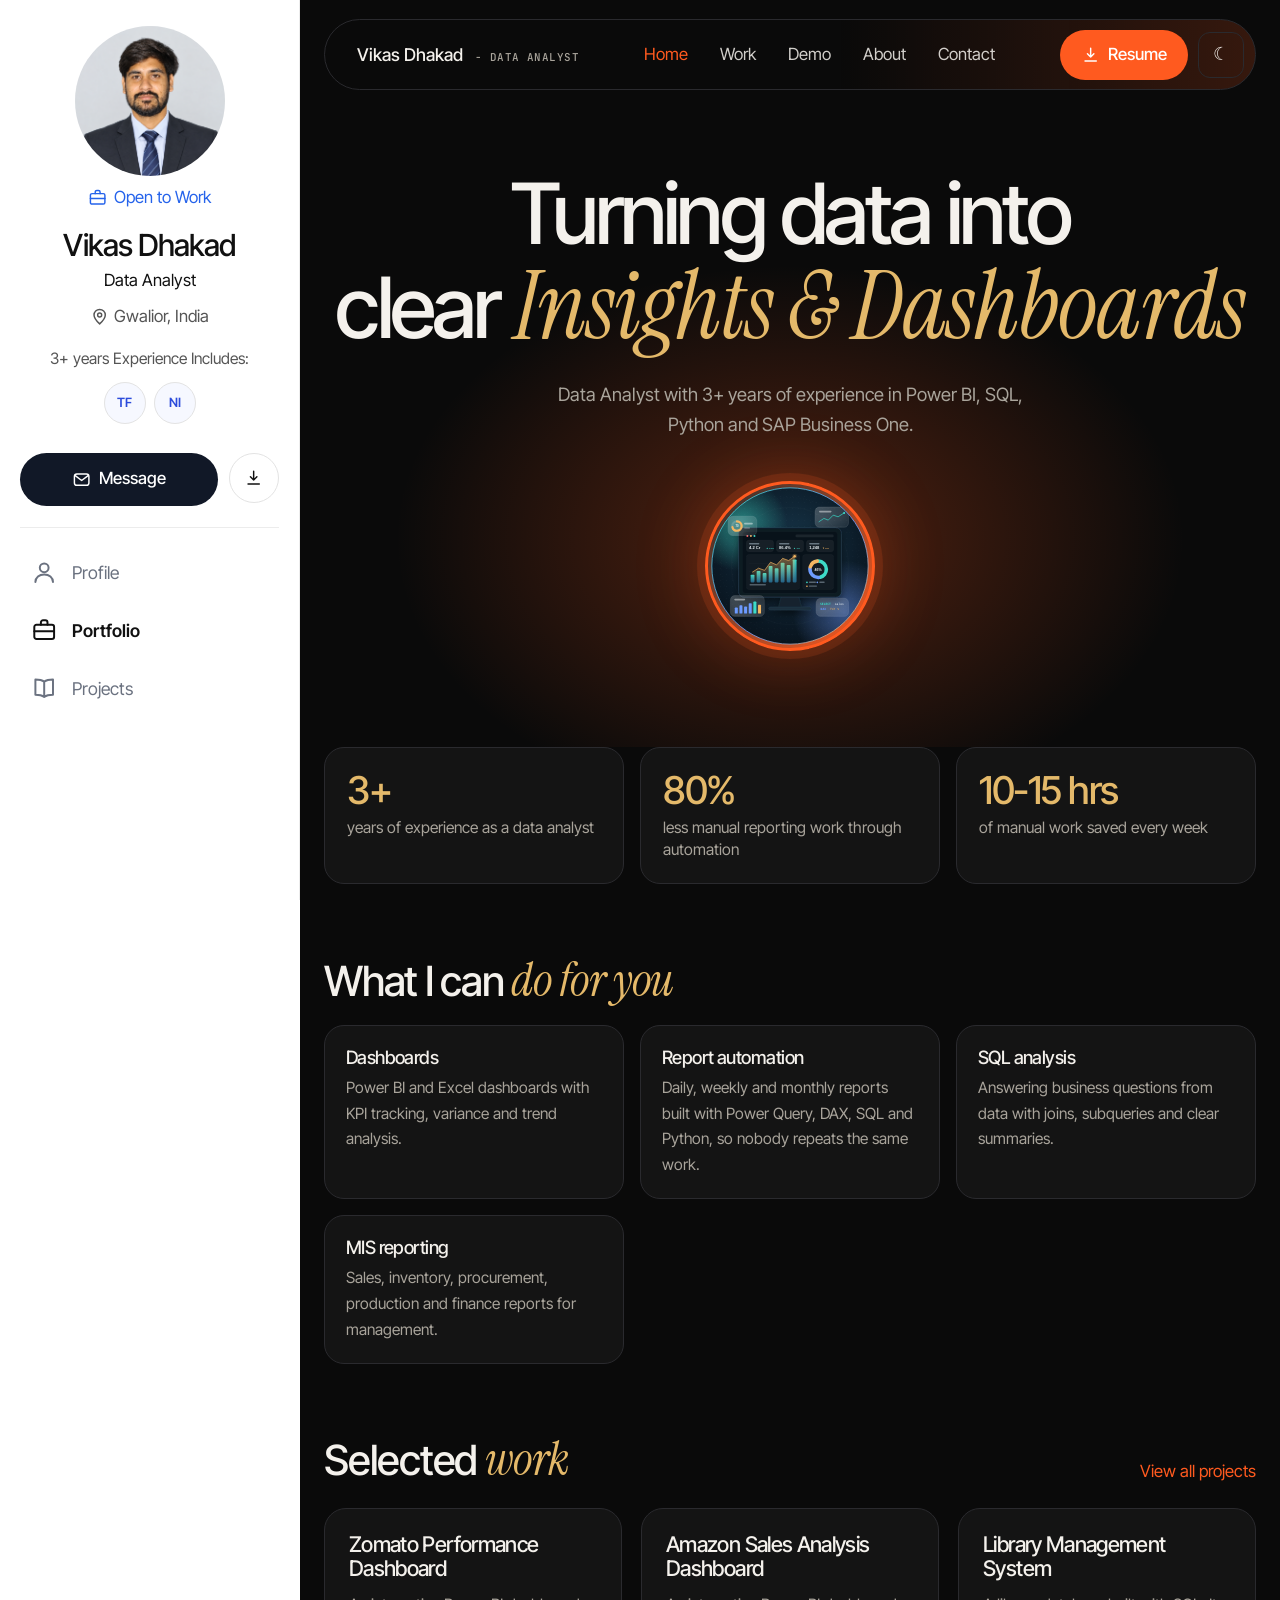
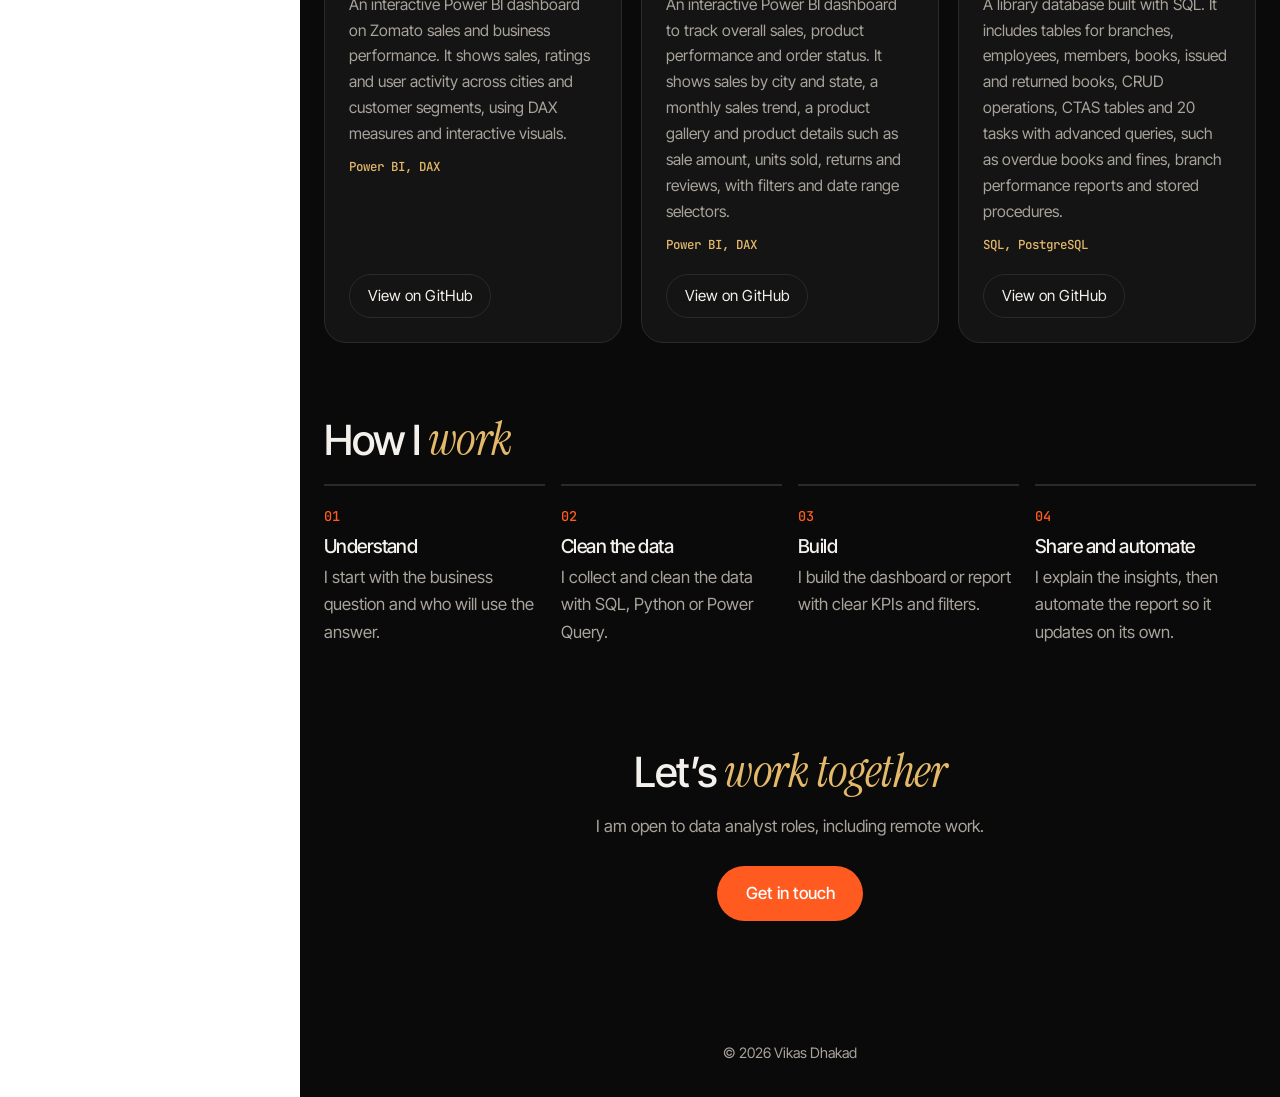
==== index.html @ 8cc73706 "Add files via upload" ====
<!DOCTYPE html>
<html lang="en">
<head>
  <meta charset="UTF-8">
  <meta name="viewport" content="width=device-width, initial-scale=1">
  <title>Home | Vikas Dhakad</title>
  <meta name="description" content="Vikas Dhakad, data analyst. Power BI, SQL and Python.">
  <link rel="preconnect" href="https://fonts.googleapis.com">
  <link href="https://fonts.googleapis.com/css2?family=Inter+Tight:wght@400;500;600&family=Instrument+Serif:ital@0;1&family=JetBrains+Mono:wght@500&display=swap" rel="stylesheet">
  <link rel="stylesheet" href="style.css?v=5">
</head>
<body>
  <aside class="side">
    <div class="photo-frame"><img class="photo" src="My photo.png"><span class="initials">VD</span></div>
    <a class="open-work" href="contact.html"><svg viewBox="0 0 24 24"><rect x="3" y="7" width="18" height="13" rx="2"/><path d="M9 7V5a2 2 0 0 1 2-2h2a2 2 0 0 1 2 2v2M3 13h18"/></svg>Open to Work</a>
    <h2 class="s-name">Vikas Dhakad</h2>
    <p class="s-role">Data Analyst</p>
    <p class="s-loc"><svg viewBox="0 0 24 24"><path d="M12 21s7-6.2 7-11a7 7 0 0 0-14 0c0 4.8 7 11 7 11z"/><circle cx="12" cy="10" r="2.5"/></svg>Gwalior, India</p>
    <p class="s-exp">3+ years Experience Includes:</p>
    <div class="s-chips"><span title="Tropilite Foods">TF</span><span title="Numeric Infosystem">NI</span></div>
    <div class="s-actions">
      <a class="s-msg" href="mailto:vikashdhakad449@gmail.com"><svg viewBox="0 0 24 24"><rect x="3" y="5" width="18" height="14" rx="3"/><path d="M4 7l8 6 8-6"/></svg>Message</a>
      <a class="s-dl" href="resume.pdf" download aria-label="Download resume"><svg viewBox="0 0 24 24"><path d="M12 4v11m0 0l-4-4m4 4l4-4M5 20h14"/></svg></a>
    </div>
    <nav class="s-tabs" aria-label="Sections"><a class="stab" href="about.html"><svg viewBox="0 0 24 24"><circle cx="12" cy="8" r="4"/><path d="M4 21c0-4.4 3.6-7 8-7s8 2.6 8 7"/></svg><span>Profile</span></a><a class="stab" aria-current="page" href="index.html"><svg viewBox="0 0 24 24"><rect x="3" y="7" width="18" height="13" rx="2"/><path d="M9 7V5a2 2 0 0 1 2-2h2a2 2 0 0 1 2 2v2M3 13h18"/></svg><span>Portfolio</span></a><a class="stab" href="work.html"><svg viewBox="0 0 24 24"><path d="M12 6c-2-1.5-5-2-8-2v14c3 0 6 .5 8 2 2-1.5 5-2 8-2V4c-3 0-6 .5-8 2zM12 6v14"/></svg><span>Projects</span></a></nav>
  </aside>
  <div class="stage">
    <header class="pill">
      <a class="brand" href="index.html">Vikas Dhakad <small>- DATA ANALYST</small></a>
      <nav><a aria-current="page" href="index.html">Home</a><a href="work.html">Work</a><a href="demo.html">Demo</a><a href="about.html">About</a><a href="contact.html">Contact</a></nav>
      <div class="pill-right">
        <a class="resume" href="resume.pdf" download><svg viewBox="0 0 24 24"><path d="M12 4v11m0 0l-4-4m4 4l4-4M5 20h14"/></svg>Resume</a>
        <button id="themeBtn" aria-label="Switch theme">&#9790;</button>
      </div>
    </header>
    <section class="hero">
      <h1>Turning data into <br class="br">clear <em>Insights &amp; Dashboards</em></h1>
      <p class="hero-sub">Data Analyst with 3+ years of experience in Power BI, SQL, Python and SAP Business One.</p>
      <div class="avatar"><div class="photo-frame"><img class="photo" src="analytics-hero.svg"><span class="initials">VD</span></div></div>
    </section>
    <div class="wrap">
      <section class="stats">
        <div><strong>3+</strong><span>years of experience as a data analyst</span></div>
        <div><strong>80%</strong><span>less manual reporting work through automation</span></div>
        <div><strong>10-15 hrs</strong><span>of manual work saved every week</span></div>
      </section>
      <section class="reveal">
        <h2>What I can <em>do for you</em></h2>
        <div class="grid3">
          <div class="mini"><h3>Dashboards</h3><p>Power BI and Excel dashboards with KPI tracking, variance and trend analysis.</p></div>
          <div class="mini"><h3>Report automation</h3><p>Daily, weekly and monthly reports built with Power Query, DAX, SQL and Python, so nobody repeats the same work.</p></div>
          <div class="mini"><h3>SQL analysis</h3><p>Answering business questions from data with joins, subqueries and clear summaries.</p></div>
          <div class="mini"><h3>MIS reporting</h3><p>Sales, inventory, procurement, production and finance reports for management.</p></div>
        </div>
      </section>
      <section class="reveal">
        <div class="sec-head"><h2>Selected <em>work</em></h2><a class="more" href="work.html">View all projects</a></div>
        <div class="grid" id="featuredGrid"></div>
      </section>
      <section class="reveal">
        <h2>How I <em>work</em></h2>
        <div class="steps">
          <div class="step"><span>01</span><h3>Understand</h3><p>I start with the business question and who will use the answer.</p></div>
          <div class="step"><span>02</span><h3>Clean the data</h3><p>I collect and clean the data with SQL, Python or Power Query.</p></div>
          <div class="step"><span>03</span><h3>Build</h3><p>I build the dashboard or report with clear KPIs and filters.</p></div>
          <div class="step"><span>04</span><h3>Share and automate</h3><p>I explain the insights, then automate the report so it updates on its own.</p></div>
        </div>
      </section>
      <section class="cta-box">
        <h2>Let&rsquo;s <em>work together</em></h2>
        <p>I am open to data analyst roles, including remote work.</p>
        <a class="btn" href="contact.html">Get in touch</a>
      </section>
    </div>
    <footer>© <span id="year"></span> Vikas Dhakad</footer>
  </div>
  <script src="script.js?v=5"></script>
</body>
</html>
---- style.css ----
:root{
  --p-bg:#0a0a0a; --p-surface:#141414; --p-line:#2a2a2e; --p-text:#f4f1ec; --p-muted:#a9a49b;
  --orange:#ff5a1f; --gold:#e4b96a; --glow:rgba(255,90,31,.30);
}
:root[data-theme="light"]{
  --p-bg:#faf7f2; --p-surface:#ffffff; --p-line:#e6dfd3; --p-text:#17130e; --p-muted:#6d665b;
  --gold:#b5832a; --glow:rgba(255,90,31,.16);
}
*{box-sizing:border-box;margin:0}
html{scroll-behavior:smooth}
body{display:grid;grid-template-columns:300px 1fr;min-height:100vh;background:#fff;font:400 1.05rem/1.65 "Inter Tight",system-ui,sans-serif}
a{color:inherit;text-decoration:none}
a,button{cursor:pointer}
:focus-visible{outline:3px solid var(--orange);outline-offset:3px}
svg{width:1.15em;height:1.15em;fill:none;stroke:currentColor;stroke-width:1.8;stroke-linecap:round;stroke-linejoin:round;flex:none}

/* ===== left sidebar (always white) ===== */
.side{position:sticky;top:0;height:100vh;overflow:auto;background:#fff;color:#111;padding:1.6rem 1.25rem;border-right:1px solid #ececec;text-align:center;display:flex;flex-direction:column;align-items:center}
.side .photo-frame{width:150px;height:150px;border-radius:50%;overflow:hidden;background:linear-gradient(135deg,#2b4bdb,#ff9f1c);display:grid;place-items:center;flex:none}
.photo-frame img{width:100%;height:100%;object-fit:cover}
.initials{font:600 3rem "Inter Tight",sans-serif;color:#fff}
.open-work{display:inline-flex;gap:.4rem;align-items:center;color:#2563eb;font-size:1.05rem;margin-top:.5rem}
.open-work:hover{text-decoration:underline}
.s-name{font:500 1.9rem/1.2 "Inter Tight",sans-serif;margin-top:1rem}
.s-role{margin-top:.2rem}
.s-loc{display:flex;gap:.3rem;align-items:center;color:#555;margin-top:.5rem}
.s-exp{color:#555;margin-top:1rem;font-size:.98rem}
.s-chips{display:flex;gap:.5rem;margin-top:.6rem}
.s-chips span{width:42px;height:42px;border-radius:50%;border:1px solid #e3e3e3;display:grid;place-items:center;font-size:.8rem;font-weight:600;color:#2b4bdb;background:#f6f8ff;cursor:default}
.s-actions{display:flex;gap:.7rem;margin:1.8rem 0 1.1rem;width:100%;padding-bottom:1.3rem;border-bottom:1px solid #ececec}
.s-msg{flex:1;display:flex;gap:.5rem;justify-content:center;align-items:center;background:#111827;color:#fff;border-radius:999px;padding:.8rem 1rem;font-weight:500;transition:background .15s}
.s-msg:hover{background:var(--orange)}
.s-dl{width:50px;height:50px;border:1px solid #e3e3e3;border-radius:50%;display:grid;place-items:center;color:#111;transition:border-color .15s,color .15s}
.s-dl:hover{border-color:var(--orange);color:var(--orange)}
.s-tabs{width:100%;display:grid;gap:.2rem}
.stab{display:flex;gap:.9rem;align-items:center;padding:.8rem .7rem;border-radius:12px;color:#6b7280;font-size:1.1rem;text-align:left}
.stab svg{width:1.5em;height:1.5em}
.stab:hover{background:#f4f4f5;color:#111}
.stab[aria-current="page"]{color:#111;font-weight:600}

/* ===== right stage ===== */
.stage{background:var(--p-bg);color:var(--p-text);min-height:100vh;position:relative;overflow:hidden}
.pill{display:flex;align-items:center;justify-content:space-between;gap:1rem;margin:1.2rem auto 0;width:min(1150px,calc(100% - 3rem));padding:.6rem .7rem .6rem 2rem;border:1px solid var(--p-line);border-radius:999px;background:linear-gradient(90deg,transparent 55%,color-mix(in srgb,var(--orange) 18%,transparent));position:relative;z-index:3}
.brand{font-weight:500;font-size:1.1rem;white-space:nowrap}
.brand small{font:500 .68rem "JetBrains Mono",monospace;color:var(--p-muted);margin-left:.5rem;letter-spacing:.04em}
.pill nav{display:flex;gap:2rem}
.pill nav a{color:var(--p-text);opacity:.85}
.pill nav a:hover,.pill nav a[aria-current="page"]{color:var(--orange);opacity:1}
.pill-right{display:flex;gap:.6rem;align-items:center}
.resume{display:inline-flex;gap:.5rem;align-items:center;background:var(--orange);color:#fff;padding:.7rem 1.3rem;border-radius:999px;font-weight:500;transition:transform .15s,filter .15s}
.resume:hover{transform:translateY(-2px);filter:brightness(1.1)}
#themeBtn{width:46px;height:46px;border-radius:12px;border:1px solid var(--p-line);background:transparent;color:var(--p-text);font-size:1.1rem}
#themeBtn:hover{border-color:var(--orange);color:var(--orange)}

.wrap{width:min(1100px,calc(100% - 3rem));margin:0 auto}
section{padding:2.2rem 0}
h1,h2,h3{font-weight:500;letter-spacing:-.03em;line-height:1.1}
em{font-family:"Instrument Serif",Georgia,serif;font-style:italic;font-weight:400;color:var(--gold);letter-spacing:-.01em}
h2{font-size:clamp(1.8rem,3.4vw,2.6rem)}
h2 em,h1 em{font-size:1.12em}
p{color:var(--p-muted);max-width:64ch}

/* hero */
.hero{text-align:center;padding:5rem 1.5rem 0;position:relative}
.hero::after{content:"";position:absolute;left:50%;bottom:-6rem;width:min(900px,100%);height:520px;transform:translateX(-50%);background:radial-gradient(ellipse at 50% 60%,var(--glow),transparent 62%);pointer-events:none}
.hero h1{font-size:clamp(2.6rem,6.6vw,5.6rem);letter-spacing:-.045em;line-height:1.03;max-width:15ch;margin:0 auto;position:relative;z-index:1}
.hero h1{max-width:none}
.hero-sub{margin:1.5rem auto 0;max-width:46ch;font-size:1.15rem;position:relative;z-index:1}
.avatar{margin:2.6rem auto 0;width:170px;height:170px;position:relative;z-index:1}
.avatar .photo-frame{width:100%;height:100%;border-radius:50%;overflow:hidden;border:3px solid var(--orange);box-shadow:0 0 70px var(--glow),0 0 0 8px color-mix(in srgb,var(--orange) 14%,transparent);background:linear-gradient(135deg,#2b2b2b,#ff5a1f);display:grid;place-items:center}

/* stats */
.stats{display:grid;grid-template-columns:repeat(auto-fit,minmax(220px,1fr));gap:1rem;padding-top:6rem;position:relative;z-index:1}
.stats div{background:var(--p-surface);border:1px solid var(--p-line);border-radius:20px;padding:1.4rem;transition:border-color .2s}
.stats div:hover{border-color:var(--orange)}
.stats strong{display:block;font:500 2.4rem/1 "Inter Tight",sans-serif;letter-spacing:-.04em;color:var(--gold)}
.stats span{display:block;margin-top:.5rem;color:var(--p-muted);font-size:.98rem;line-height:1.4}

.sec-head{display:flex;justify-content:space-between;align-items:end;gap:1rem;margin-bottom:1.4rem}
.more{color:var(--orange)}
.more:hover{text-decoration:underline}
.page-title{padding-top:4rem}
.page-title h1{font-size:clamp(2.4rem,5.5vw,4.2rem);letter-spacing:-.045em;margin-bottom:1rem}
.page-title p+p{margin-top:1rem}

/* cards */
.grid{display:grid;grid-template-columns:repeat(auto-fit,minmax(290px,1fr));gap:1.2rem}
.card{background:var(--p-surface);border:1px solid var(--p-line);border-radius:22px;padding:1.5rem;display:flex;flex-direction:column;gap:.7rem;transition:transform .2s,border-color .2s;cursor:default}
.card:hover{transform:translateY(-5px);border-color:var(--orange)}
.card h3{font-size:1.35rem}
.card p{font-size:.98rem}
.tags{font:500 .78rem "JetBrains Mono",monospace;color:var(--gold)}
.preview-wrap{position:relative;margin-top:auto;padding-top:.6rem;align-self:flex-start}
.repo-link{display:inline-block;border:1px solid var(--p-line);padding:.55rem 1.1rem;border-radius:999px;font-size:.95rem;transition:background .15s,border-color .15s,color .15s}
.repo-link:hover{background:var(--orange);border-color:var(--orange);color:#fff}
.preview{position:absolute;bottom:calc(100% - .2rem);left:0;width:min(340px,75vw);background:var(--p-surface);border:1px solid var(--p-line);border-radius:14px;padding:6px;box-shadow:0 20px 50px rgba(0,0,0,.5);opacity:0;visibility:hidden;transform:translateY(8px);transition:opacity .18s,transform .18s,visibility .18s;z-index:10;pointer-events:none}
.preview img{display:block;width:100%;height:auto;border-radius:9px}
.preview-wrap:hover .preview,.preview-wrap:focus-within .preview{opacity:1;visibility:visible;transform:none}

/* about */
.job{background:var(--p-surface);border:1px solid var(--p-line);border-radius:22px;padding:1.5rem;margin:1.2rem 0 0;transition:border-color .2s}
.job:hover{border-color:var(--orange)}
.job h3{font-size:1.4rem}
.meta{color:var(--orange);font:500 .85rem "JetBrains Mono",monospace;margin:.4rem 0 .9rem}
.job ul{padding-left:1.2rem;display:grid;gap:.5rem;color:var(--p-muted)}
.skillgroup{margin-top:1.4rem}
.skillgroup h3{font-size:1.05rem;color:var(--p-text)}
.skills{list-style:none;padding:0;display:flex;flex-wrap:wrap;gap:.5rem;margin-top:.7rem}
.skills li{border:1px solid var(--p-line);background:var(--p-surface);padding:.3rem .95rem;border-radius:999px;font-size:.94rem;color:var(--p-text);cursor:default;transition:background .15s,border-color .15s,color .15s}
.skills li:hover{background:var(--orange);border-color:var(--orange);color:#fff}
.plain{list-style:none;padding:0;display:grid;gap:1rem;margin-top:1rem;color:var(--p-muted)}
.plain strong{color:var(--p-text);font-weight:500}

/* contact + cta */
.cta-box{text-align:center;padding:4rem 0 5rem}
.cta-box p{margin:1rem auto 1.6rem}
.btn{display:inline-block;background:var(--orange);color:#fff;padding:.85rem 1.8rem;border-radius:999px;font-weight:500;transition:transform .15s,filter .15s}
.btn:hover{transform:translateY(-2px);filter:brightness(1.1)}
.big-mail{display:inline-block;font:500 clamp(1.4rem,3.6vw,2.6rem) "Inter Tight",sans-serif;letter-spacing:-.03em;border-bottom:2px solid var(--orange);padding-bottom:.2rem;word-break:break-all}
.big-mail:hover{color:var(--orange)}
.loc{margin-top:1.2rem}
.link-row{display:flex;gap:.7rem;flex-wrap:wrap;margin-top:1.6rem}
.link-row a{border:1px solid var(--p-line);padding:.6rem 1.2rem;border-radius:999px;transition:background .15s,border-color .15s,color .15s}
.link-row a:hover{background:var(--orange);border-color:var(--orange);color:#fff}
footer{text-align:center;color:var(--p-muted);padding:2.5rem 1rem 2rem;font-size:.9rem;position:relative;z-index:1}
::selection{background:var(--orange);color:#fff}

/* mobile */
@media (max-width:960px){
  body{grid-template-columns:1fr}
  .side{position:static;height:auto;border-right:0;border-bottom:1px solid #ececec}
  .side .photo-frame{width:110px;height:110px}
  .s-tabs{grid-template-columns:repeat(3,1fr);margin-top:.2rem}
  .stab{flex-direction:column;gap:.2rem;font-size:.95rem;text-align:center;padding:.6rem .3rem}
  .pill{border-radius:28px;padding:.8rem 1rem;flex-wrap:wrap;justify-content:center}
  .brand small{display:none}
  .pill nav{gap:1.2rem;order:3;width:100%;justify-content:center}
  .hero{padding-top:3rem}
  .br{display:none}
}
@media (prefers-reduced-motion:reduce){*{transition:none!important}html{scroll-behavior:auto}}
.side p{color:#111}
.side .s-loc,.side .s-exp{color:#555}

/* orange light that follows the mouse */
.cursor-glow{position:absolute;left:0;top:0;width:520px;height:520px;border-radius:50%;pointer-events:none;z-index:2;opacity:0;transition:opacity .3s;background:radial-gradient(circle,rgba(255,90,31,.26) 0%,rgba(255,90,31,.12) 35%,transparent 68%);mix-blend-mode:screen;will-change:transform}
.cursor-glow.on{opacity:1}
:root[data-theme="light"] .cursor-glow{mix-blend-mode:multiply;background:radial-gradient(circle,rgba(255,90,31,.22) 0%,rgba(255,90,31,.09) 35%,transparent 68%)}

/* extra sections */
.grid3{display:grid;grid-template-columns:repeat(auto-fit,minmax(230px,1fr));gap:1rem;margin-top:1.2rem}
.mini{background:var(--p-surface);border:1px solid var(--p-line);border-radius:20px;padding:1.3rem;transition:border-color .2s,transform .2s}
.mini:hover{border-color:var(--orange);transform:translateY(-4px)}
.mini h3{font-size:1.15rem;margin-bottom:.5rem}
.mini p{font-size:.97rem}
.steps{display:grid;grid-template-columns:repeat(auto-fit,minmax(220px,1fr));gap:1rem;margin-top:1.2rem}
.step{border-top:2px solid var(--p-line);padding-top:1rem;transition:border-color .2s}
.step:hover{border-color:var(--orange)}
.step span{font:500 .85rem "JetBrains Mono",monospace;color:var(--orange)}
.step h3{font-size:1.2rem;margin:.4rem 0}
.cases{display:grid;gap:1.2rem;margin-top:1.2rem}
.case{background:var(--p-surface);border:1px solid var(--p-line);border-radius:22px;padding:1.6rem;transition:border-color .2s}
.case:hover{border-color:var(--orange)}
.case h3{font-size:1.45rem}
.case .meta{margin:.4rem 0 1.1rem}
.trio{display:grid;grid-template-columns:repeat(auto-fit,minmax(220px,1fr));gap:1.2rem}
.trio b{display:block;font:500 .78rem "JetBrains Mono",monospace;color:var(--gold);text-transform:uppercase;letter-spacing:.06em;margin-bottom:.4rem}
.trio p{font-size:.97rem}
.timeline{list-style:none;padding:0 0 0 1.4rem;margin-top:1.4rem;border-left:2px solid var(--p-line);display:grid;gap:1.6rem}
.timeline li{position:relative}
.timeline li::before{content:"";position:absolute;left:calc(-1.4rem - 7px);top:.35rem;width:12px;height:12px;border-radius:50%;background:var(--orange);box-shadow:0 0 0 4px var(--p-bg)}
.timeline time{font:500 .8rem "JetBrains Mono",monospace;color:var(--orange)}
.timeline h3{font-size:1.2rem;margin:.2rem 0}
.timeline p{font-size:.97rem}

/* demo */
.filters{display:flex;gap:1rem;flex-wrap:wrap;align-items:end;margin-bottom:1.2rem}
.filters label{display:grid;gap:.3rem;color:var(--p-muted);font-size:.9rem}
.filters select{background:var(--p-surface);color:var(--p-text);border:1px solid var(--p-line);border-radius:12px;padding:.65rem 1rem;font:inherit;min-width:180px}
.filters select:focus{border-color:var(--orange)}
.reset{background:transparent;color:var(--p-text);border:1px solid var(--p-line);border-radius:12px;padding:.65rem 1.2rem;font:inherit}
.reset:hover{border-color:var(--orange);color:var(--orange)}
.kpis{display:grid;grid-template-columns:repeat(auto-fit,minmax(200px,1fr));gap:1rem}
.kpis div{background:var(--p-surface);border:1px solid var(--p-line);border-radius:18px;padding:1.2rem}
.kpis span{display:block;color:var(--p-muted);font-size:.92rem}
.kpis strong{display:block;font:500 1.9rem/1.2 "Inter Tight",sans-serif;letter-spacing:-.03em;color:var(--gold);margin-top:.3rem}
.demo-grid{display:grid;grid-template-columns:1.6fr 1fr;gap:1rem;margin-top:1rem}
.panel{background:var(--p-surface);border:1px solid var(--p-line);border-radius:20px;padding:1.3rem}
.panel h3{font-size:1.1rem;margin-bottom:1rem}
.chart{display:flex;gap:.45rem;align-items:flex-end;height:240px}
.bar{flex:1;height:100%;display:flex;flex-direction:column;justify-content:flex-end;align-items:center;gap:.4rem;cursor:default}
.bar i{display:block;width:100%;background:color-mix(in srgb,var(--orange) 55%,transparent);border-radius:8px 8px 3px 3px;transition:height .35s}
.bar:hover i,.bar.top i{background:var(--orange)}
.bar small{font-size:.72rem;color:var(--p-muted)}
.hrow{display:grid;grid-template-columns:92px 1fr auto;gap:.7rem;align-items:center;margin-bottom:.9rem;font-size:.92rem}
.hrow div{height:10px;background:var(--p-line);border-radius:99px;overflow:hidden}
.hrow div i{display:block;height:100%;background:var(--gold);border-radius:99px;transition:width .35s}
.hrow b{font-weight:500}
.note{margin-top:1rem;font-size:.88rem}
@media (max-width:760px){.demo-grid{grid-template-columns:1fr}.hrow{grid-template-columns:78px 1fr}.hrow b{grid-column:1/-1}}

/* scroll reveal (only when JS is on) */
.js-reveal .reveal{opacity:0;transform:translateY(22px);transition:opacity .6s,transform .6s}
.js-reveal .reveal.in{opacity:1;transform:none}
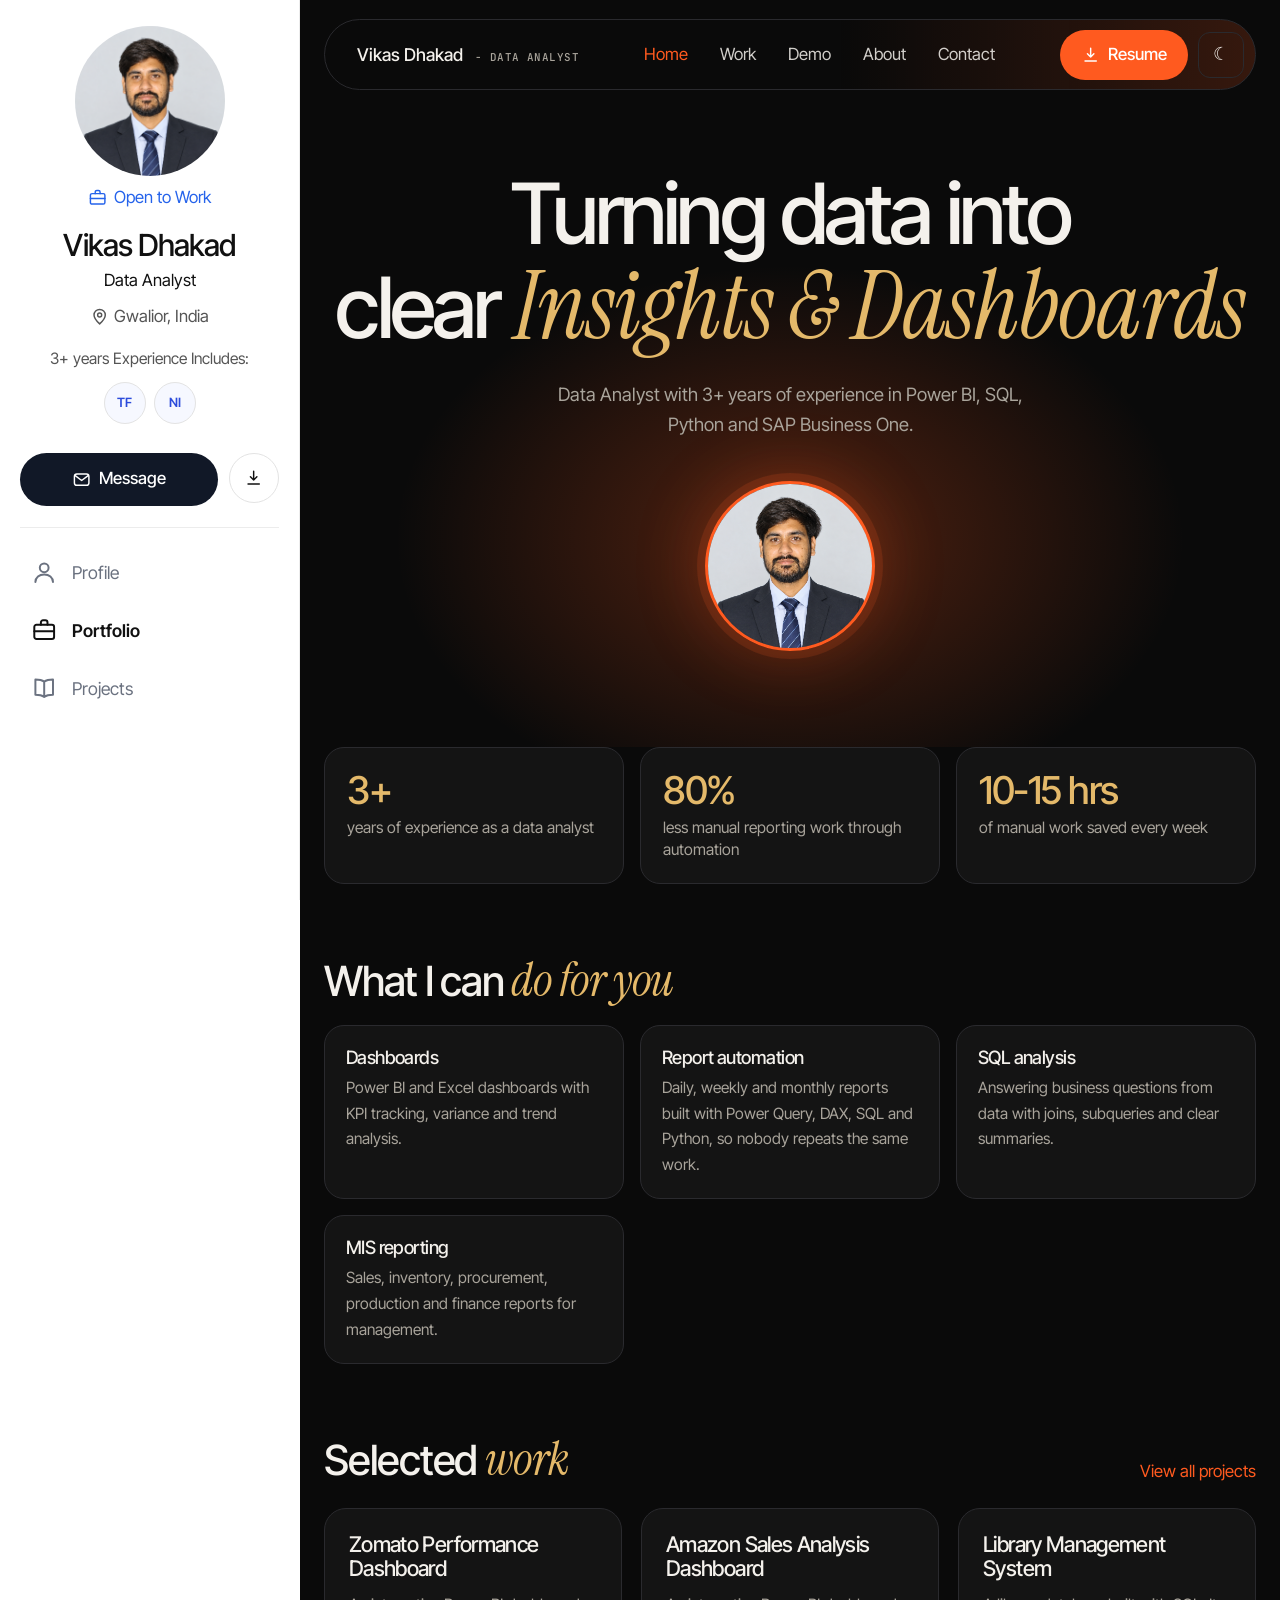
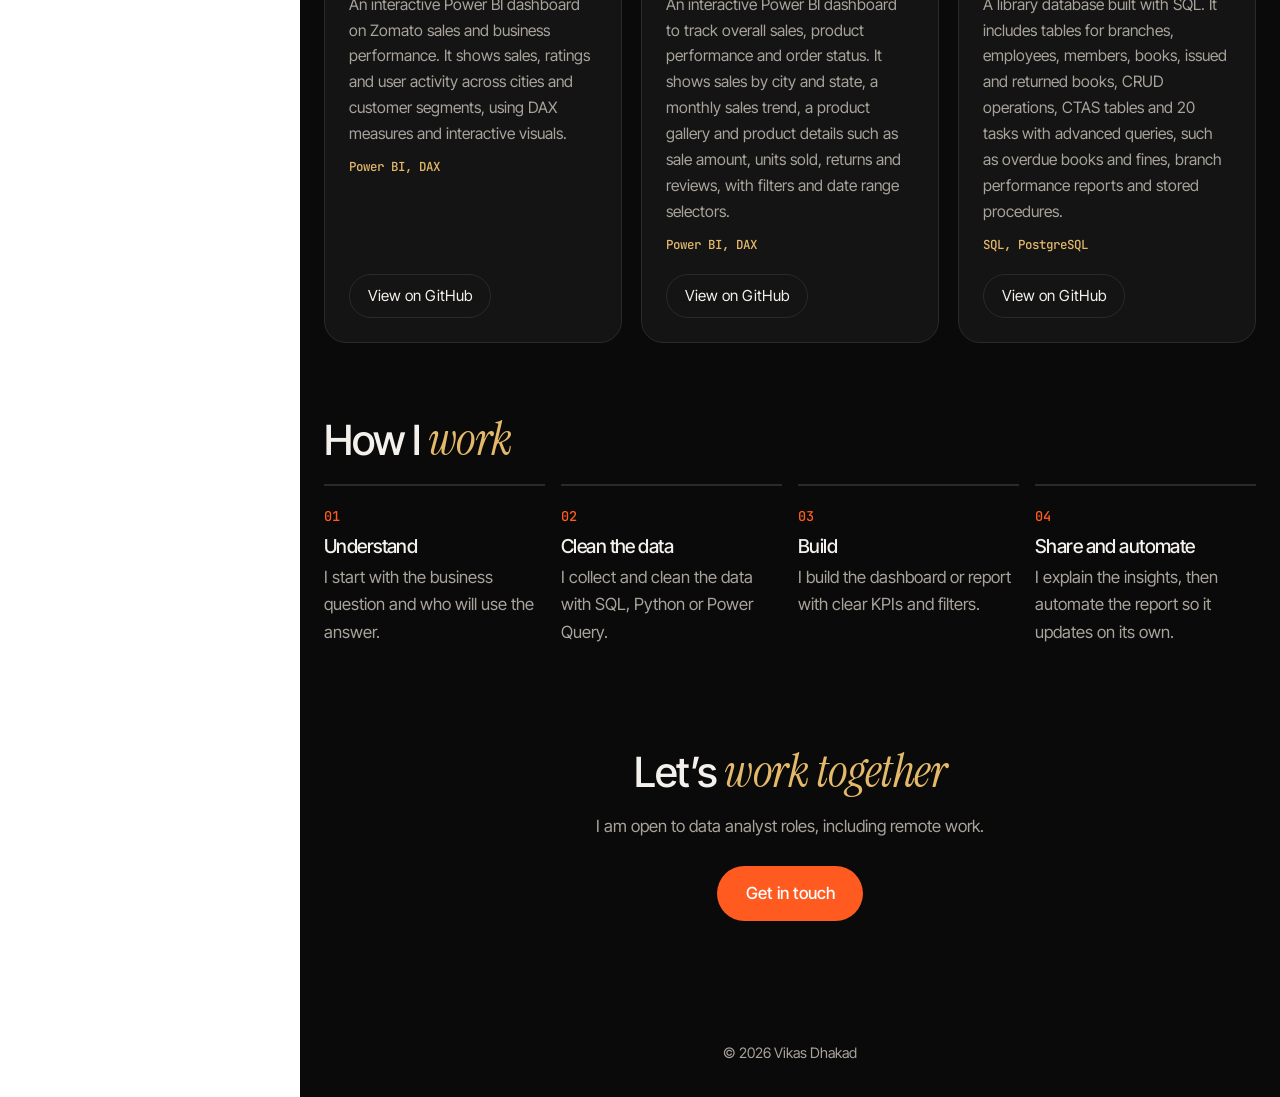
==== commit 0c1f3643: "Update avatar image source in index.html" ====
--- a/index.html
+++ b/index.html
@@ -36,7 +36,7 @@
     <section class="hero">
       <h1>Turning data into <br class="br">clear <em>Insights &amp; Dashboards</em></h1>
       <p class="hero-sub">Data Analyst with 3+ years of experience in Power BI, SQL, Python and SAP Business One.</p>
-      <div class="avatar"><div class="photo-frame"><img class="photo" src="analytics-hero.svg"><span class="initials">VD</span></div></div>
+      <div class="avatar"><div class="photo-frame"><img class="photo" src="my-photo.png"><span class="initials">VD</span></div></div>
     </section>
     <div class="wrap">
       <section class="stats">
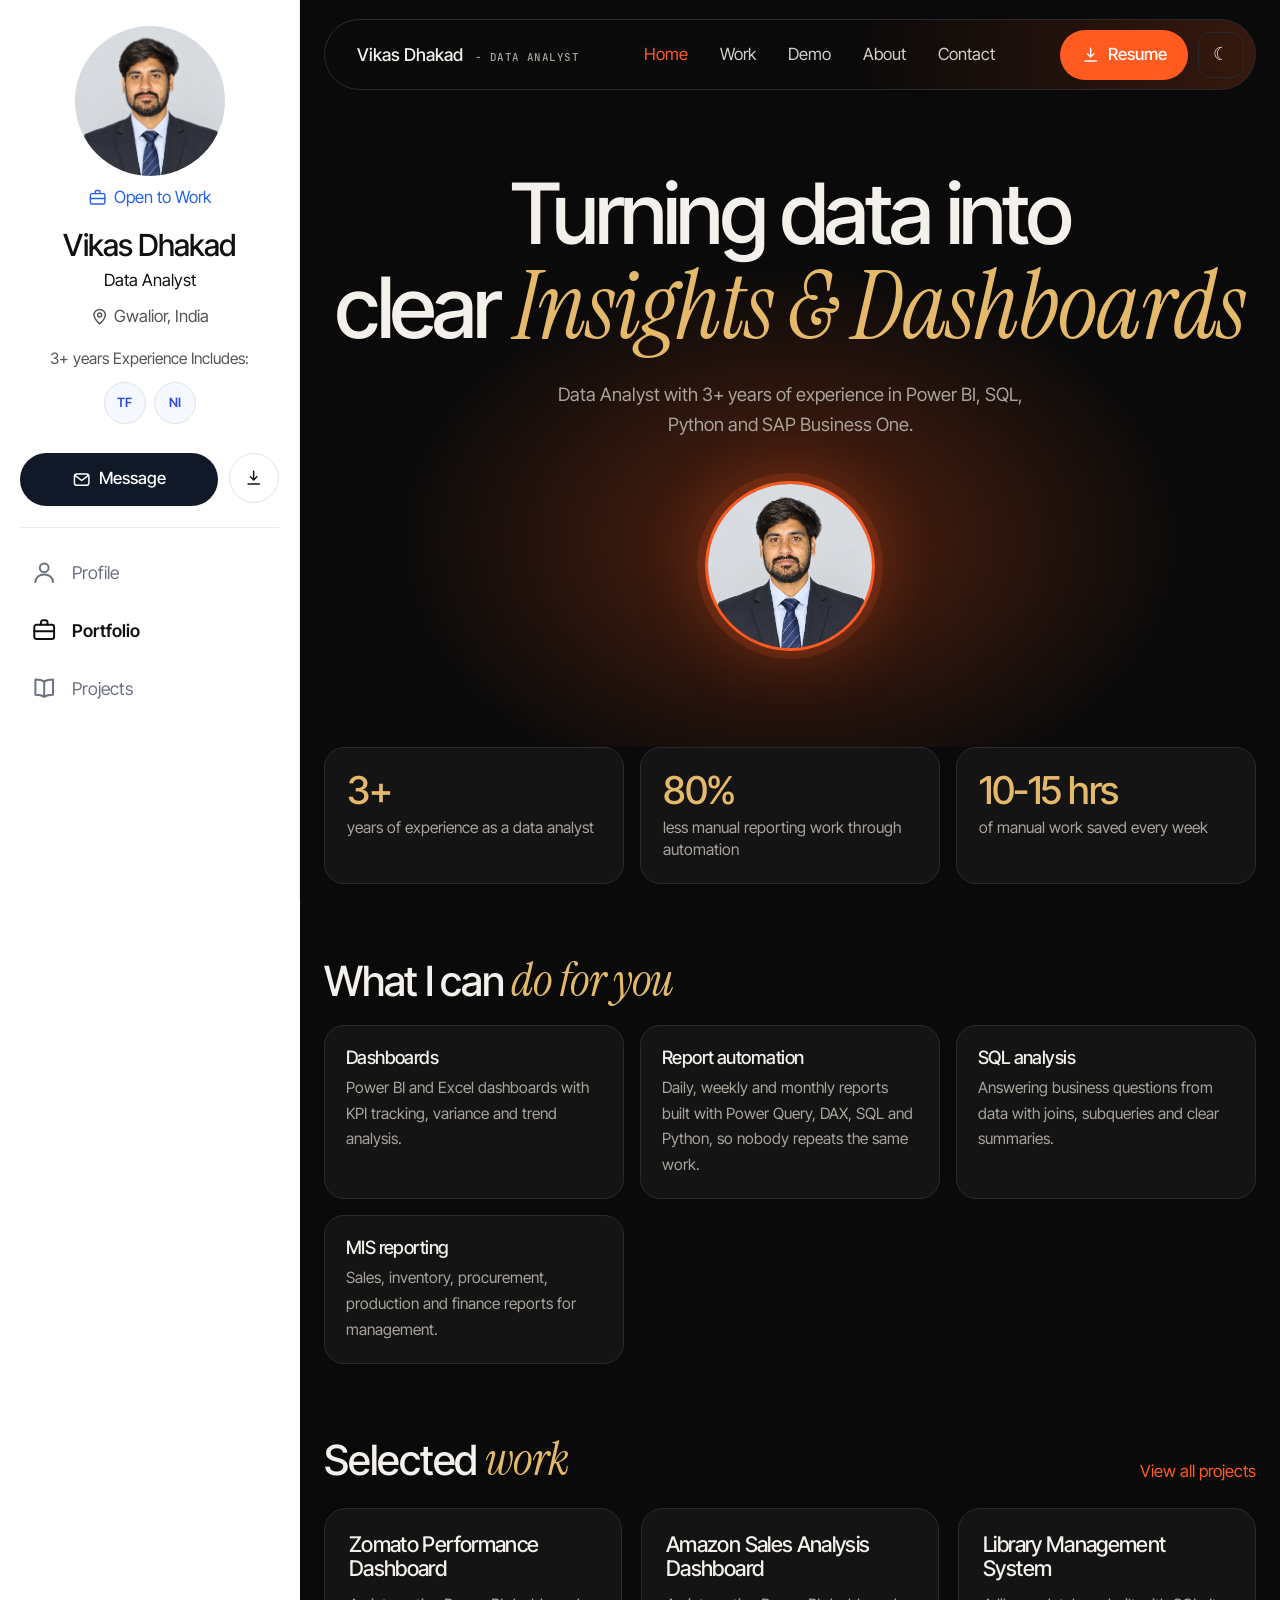
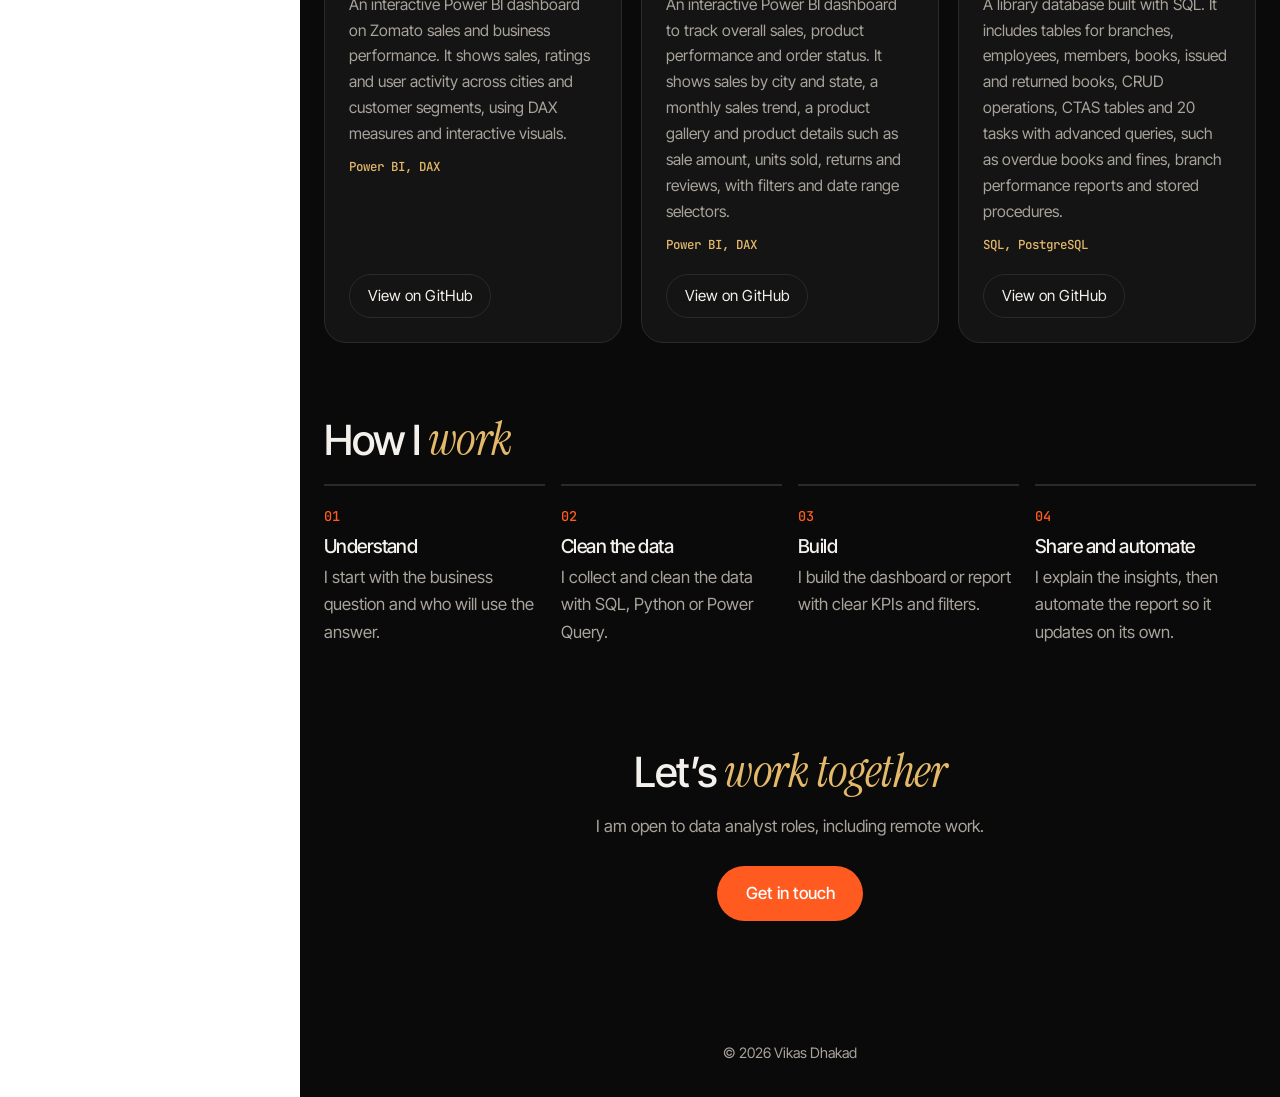
==== commit 3f61fd3f: "Change avatar image to analytics-hero.svg" ====
--- a/index.html
+++ b/index.html
@@ -36,7 +36,7 @@
     <section class="hero">
       <h1>Turning data into <br class="br">clear <em>Insights &amp; Dashboards</em></h1>
       <p class="hero-sub">Data Analyst with 3+ years of experience in Power BI, SQL, Python and SAP Business One.</p>
-      <div class="avatar"><div class="photo-frame"><img class="photo" src="my-photo.png"><span class="initials">VD</span></div></div>
+      <div class="avatar"><div class="photo-frame"><img class="photo" src="analytics-hero.svg"><span class="initials">VD</span></div></div>
     </section>
     <div class="wrap">
       <section class="stats">
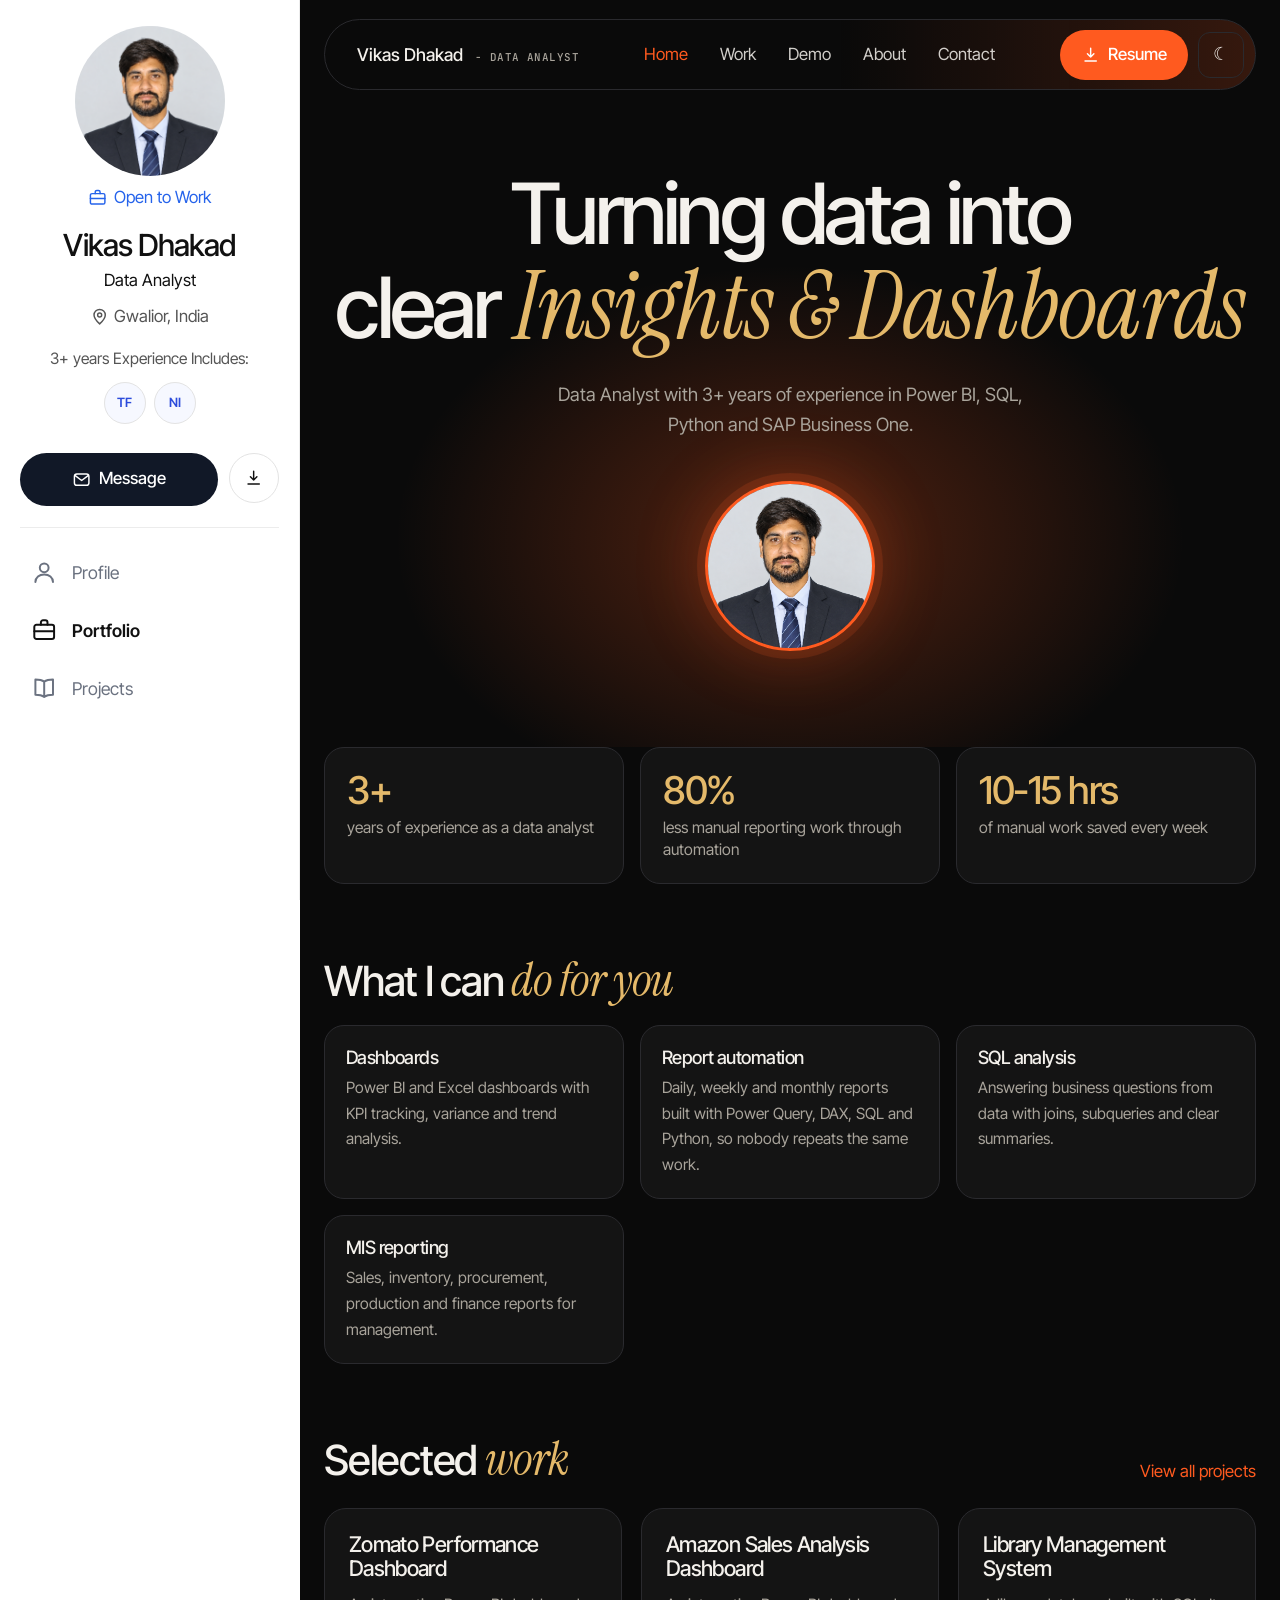
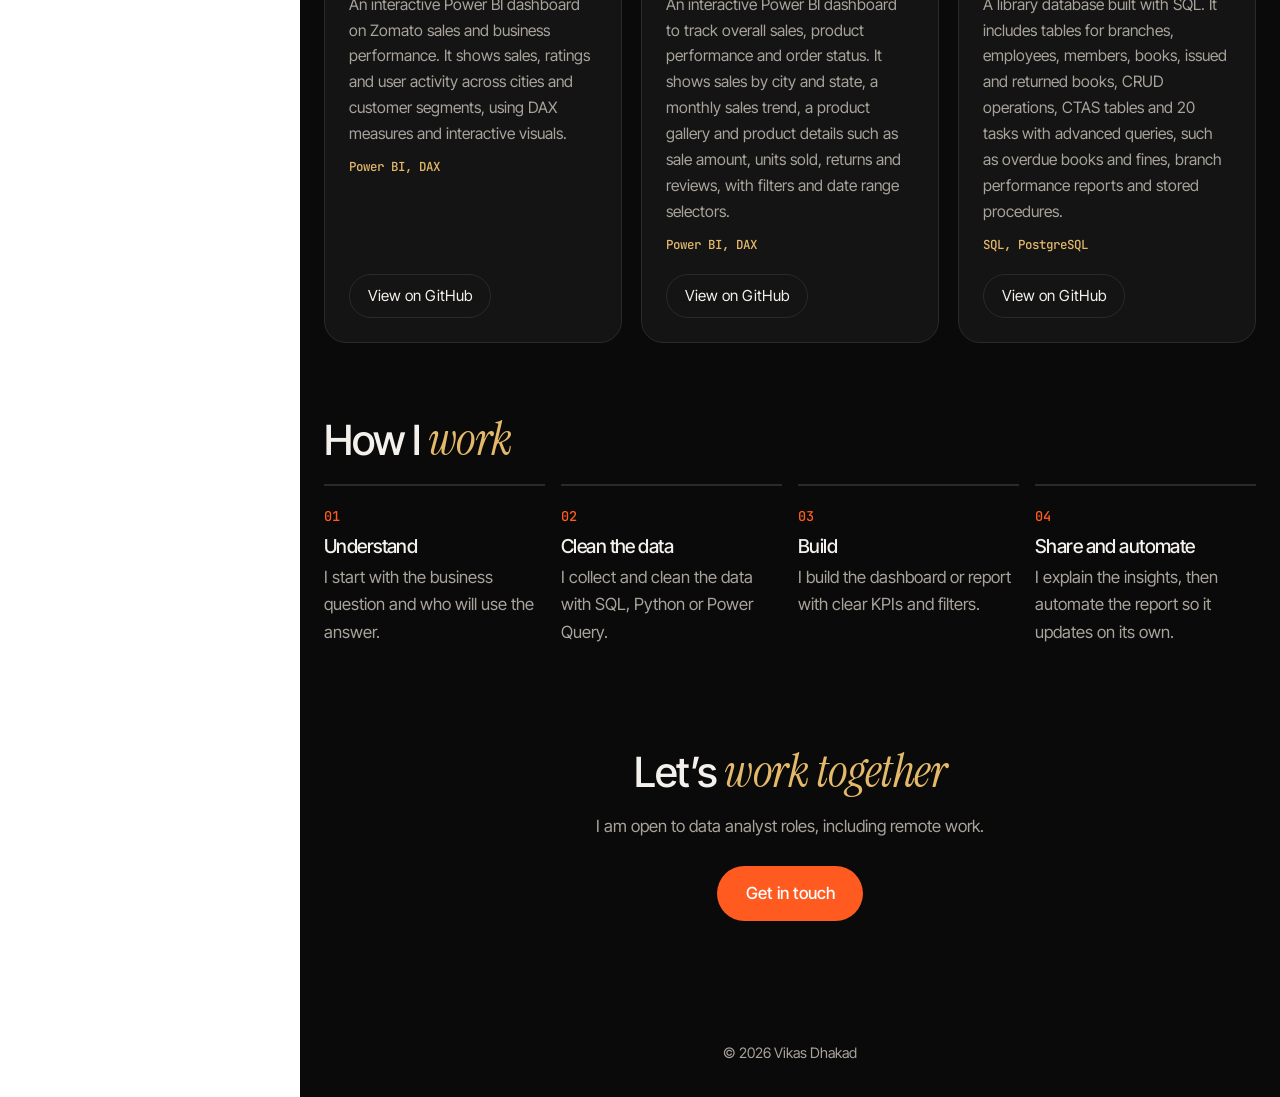
==== commit e59234b4: "Update links and image sources in index.html" ====
(no text change in the page or its own stylesheets)
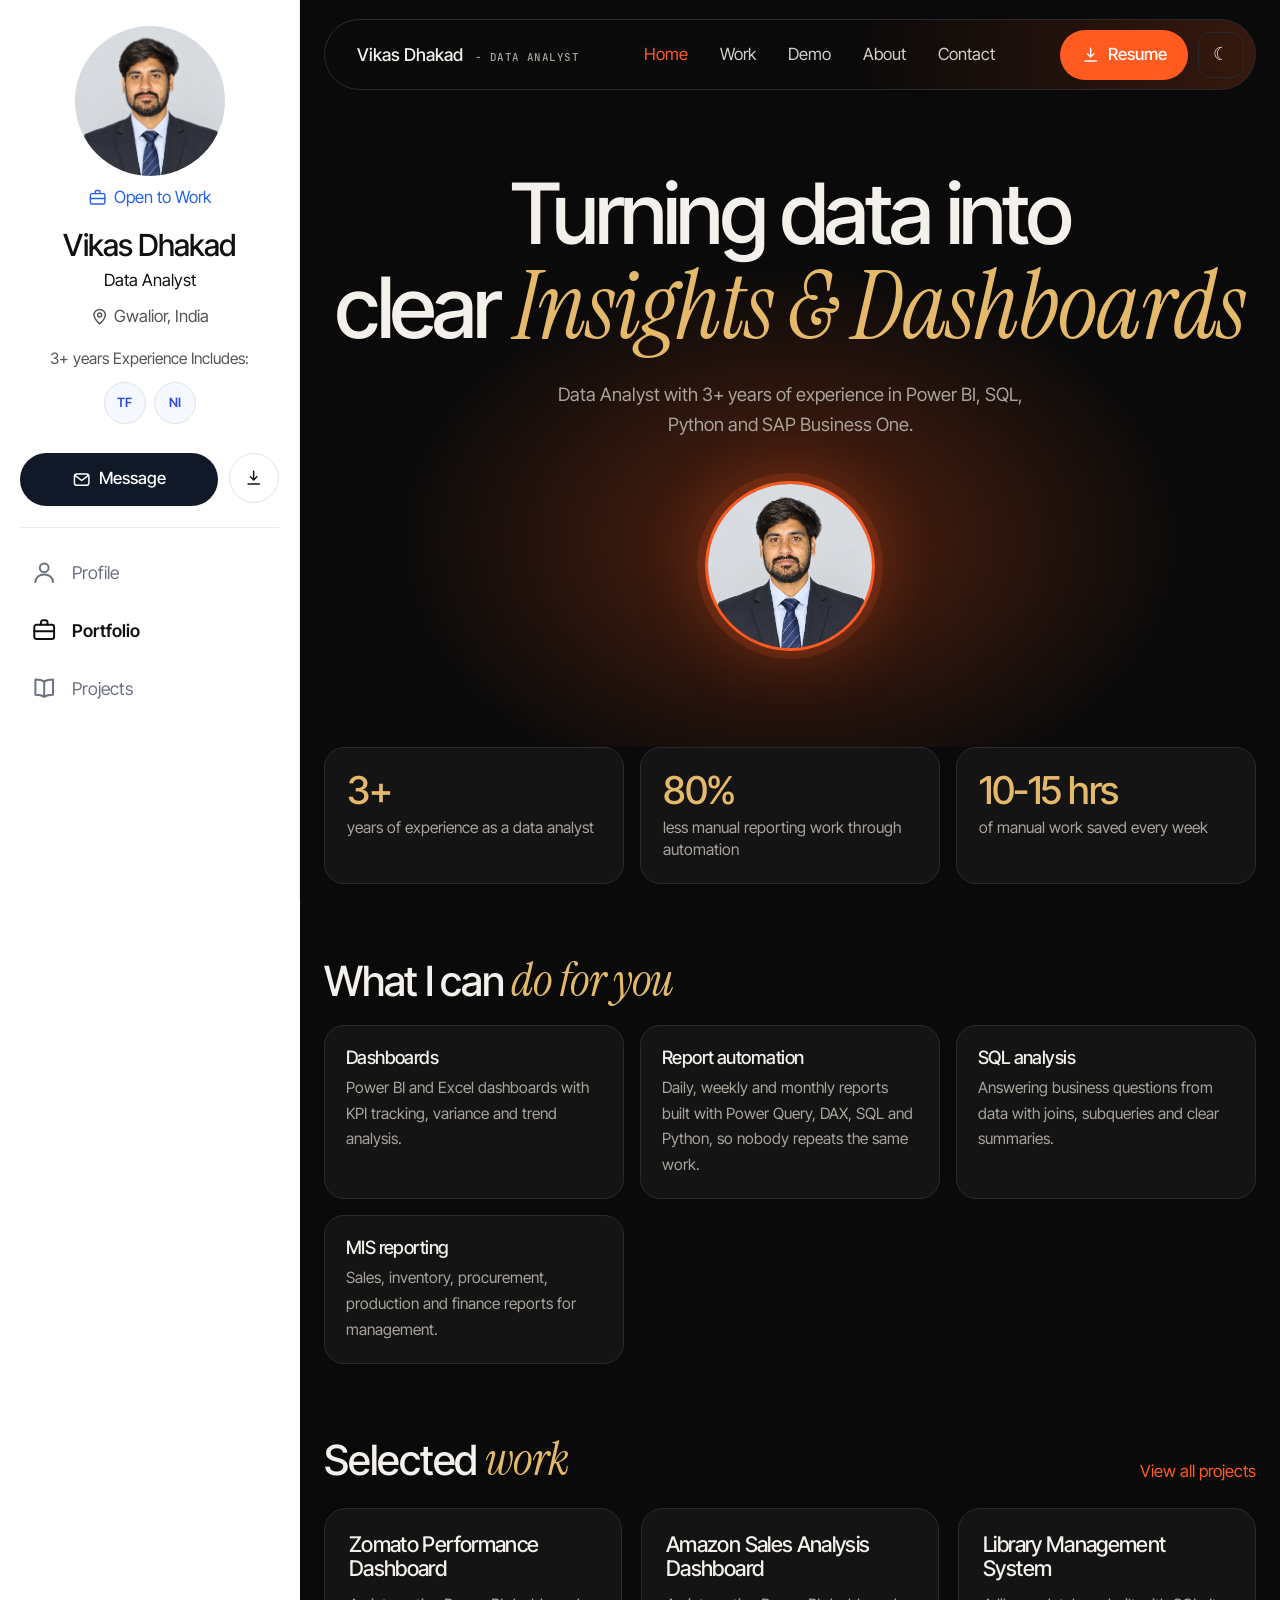
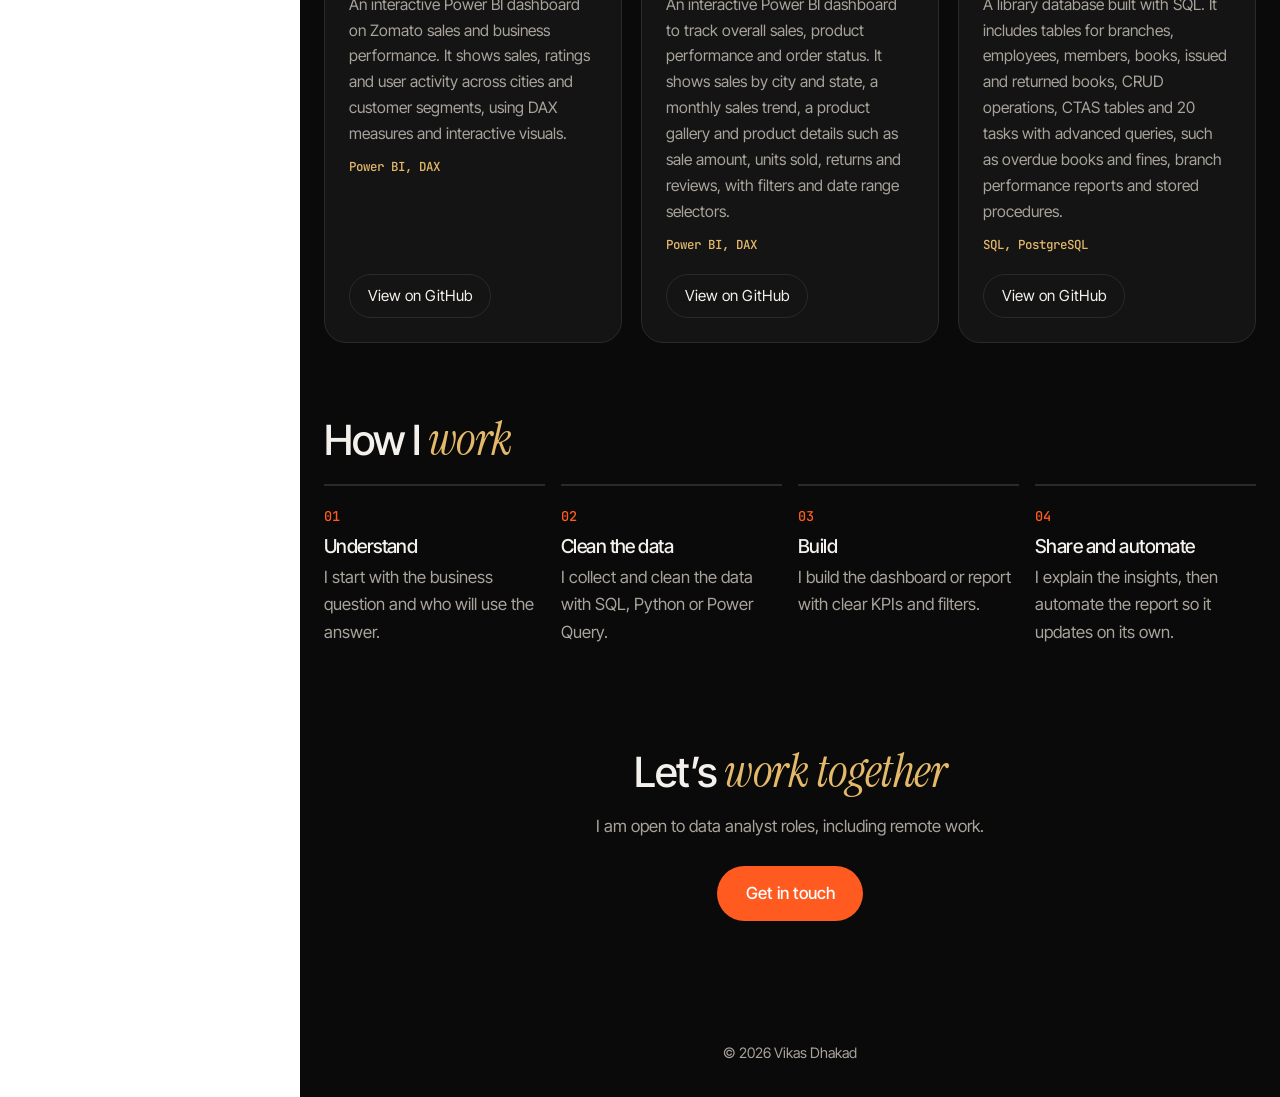
==== commit 46f21731: "Update index.html" ====
--- a/index.html
+++ b/index.html
@@ -11,7 +11,7 @@
 </head>
 <body>
   <aside class="side">
-    <div class="photo-frame"><img class="photo" src="My photo.png"><span class="initials">VD</span></div>
+    <div class="photo-frame"><img class="photo" src="analytics-hero.svg"><span class="initials">VD</span></div>
     <a class="open-work" href="contact.html"><svg viewBox="0 0 24 24"><rect x="3" y="7" width="18" height="13" rx="2"/><path d="M9 7V5a2 2 0 0 1 2-2h2a2 2 0 0 1 2 2v2M3 13h18"/></svg>Open to Work</a>
     <h2 class="s-name">Vikas Dhakad</h2>
     <p class="s-role">Data Analyst</p>
